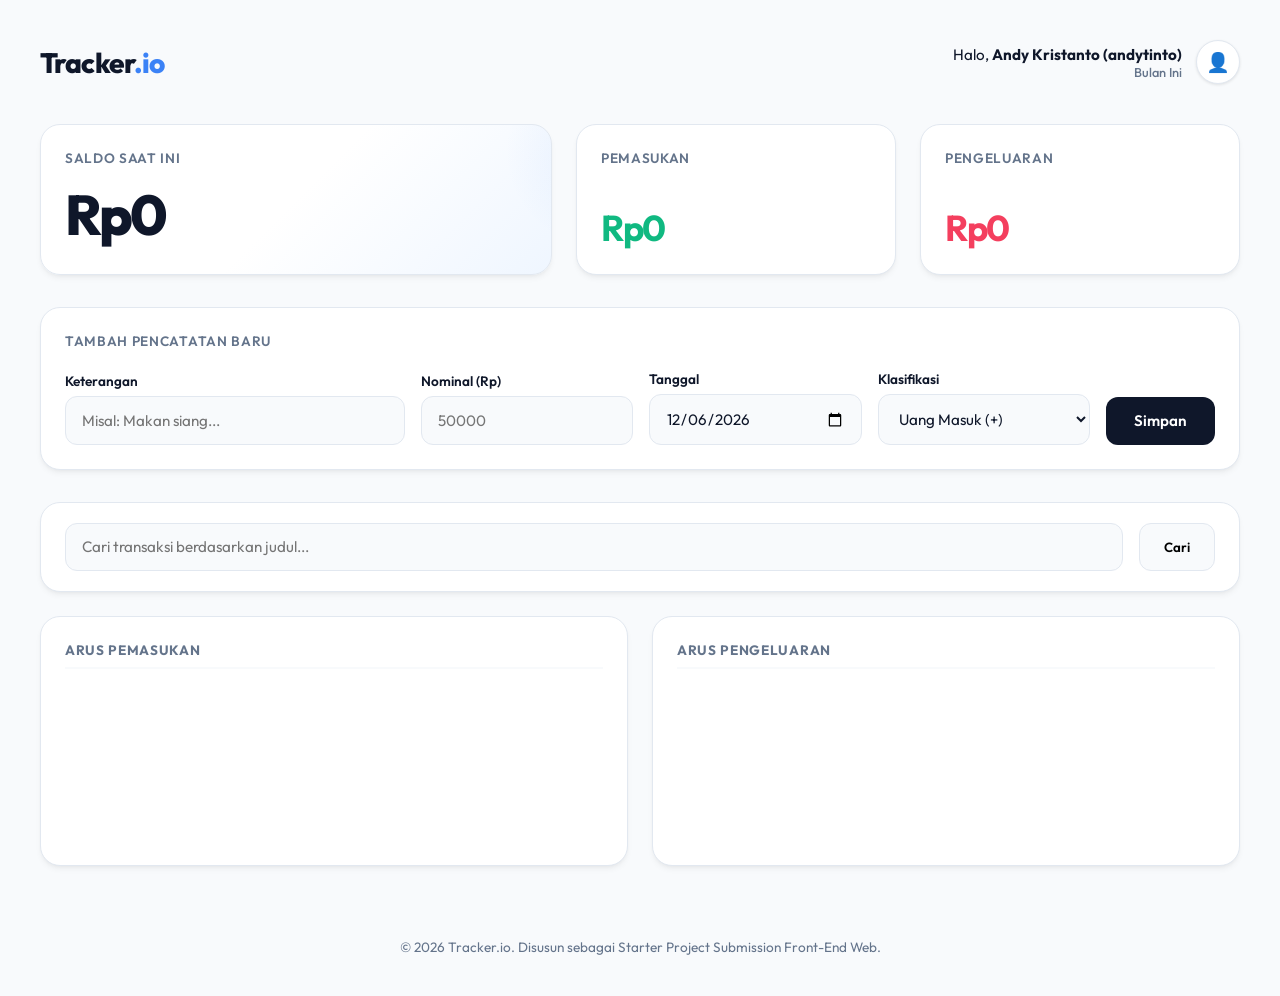
==== submission/expense-tracker-app/index.html @ 03293939 "feat: implement bookshelf app logic and initialize expense tracker application structure" ====
<!DOCTYPE html>
<html lang="id">
<head>
  <meta charset="UTF-8">
  <meta name="viewport" content="width=device-width, initial-scale=1.0">
  <title>Expense Tracker App</title>
  <link rel="stylesheet" href="style.css">
  <script defer src="main.js"></script>
</head>
<body>

  <div class="tracker-app">

    <header class="tracker-header">
      <h1 class="tracker-header__title">Tracker<span style="color:var(--accent-blue)">.io</span></h1>
      <div class="tracker-header__user">
        <div class="tracker-header__user-info">
          <span class="tracker-header__greeting">Halo, <strong>Andy Kristanto (andytinto)</strong></span>
          <span class="tracker-header__date">Bulan Ini</span>
        </div>
        <!-- Menyembunyikan emoji statis dari screen reader untuk menekan noise  -->
        <div class="tracker-header__avatar" role="img" aria-label="Avatar Pengguna" aria-hidden="true">👤</div>
      </div>
    </header>

    <main>
      <!-- BAGIAN 1: Ringkasan Saldo -->
      <section class="tracker-summary" aria-labelledby="summary-heading">
        <!-- Judul section khusus untuk SR (Screen Reader), disembunyikan secara visual -->
        <h2 id="summary-heading" class="visually-hidden">Ringkasan Keuangan</h2>

        <!-- Kotak Saldo Utama -->
        <div class="tracker-summary__balance">
          <h3 class="tracker-summary__label">Saldo Saat Ini</h3>
          <p class="tracker-summary__balance-amount">Rp 0</p>
        </div>

        <!-- Kotak Pemasukan -->
        <div class="tracker-summary__stat">
          <h3 class="tracker-summary__label">Pemasukan</h3>
          <p class="tracker-summary__stat-amount tracker-summary__stat-amount--income">Rp 0</p>
        </div>

        <!-- Kotak Pengeluaran -->
        <div class="tracker-summary__stat">
          <h3 class="tracker-summary__label">Pengeluaran</h3>
          <p class="tracker-summary__stat-amount tracker-summary__stat-amount--expense">Rp 0</p>
        </div>
      </section>

      <!-- BAGIAN 2: Form Input Baru -->
      <section class="tracker-form-section" aria-labelledby="form-heading">
        <div class="tracker-form-section__card">
          <h2 id="form-heading" class="tracker-form-section__heading">Tambah Pencatatan Baru</h2>

          <form id="transactionForm" data-testid="transactionForm" class="tracker-form">
            <div class="tracker-form__field">
              <label class="tracker-form__label" for="transactionFormTitleInput">Keterangan</label>
              <input type="text" id="transactionFormTitleInput" data-testid="transactionFormTitleInput" class="tracker-form__input" placeholder="Misal: Makan siang...">
            </div>
            <div class="tracker-form__field">
              <label class="tracker-form__label" for="transactionFormAmountInput">Nominal (Rp)</label>
              <input type="number" id="transactionFormAmountInput" data-testid="transactionFormAmountInput" class="tracker-form__input" placeholder="50000">
            </div>
            <div class="tracker-form__field">
              <label class="tracker-form__label" for="transactionFormDateInput">Tanggal</label>
              <input type="date" id="transactionFormDateInput" data-testid="transactionFormDateInput" class="tracker-form__input" required>
            </div>
            <div class="tracker-form__field">
              <label class="tracker-form__label" for="transactionFormTypeSelect">Klasifikasi</label>
              <select id="transactionFormTypeSelect" data-testid="transactionFormTypeSelect" class="tracker-form__input" required>
                <option value="income">Uang Masuk (+)</option>
                <option value="expense">Uang Keluar (-)</option>
              </select>
            </div>
            <button type="submit" id="transactionFormSubmitButton" data-testid="transactionFormSubmitButton" class="tracker-form__submit">Simpan</button>
          </form>
        </div>
      </section>

      <!-- BAGIAN 3: Riwayat Transaksi (Pencarian & Daftar) -->
      <section class="tracker-history" aria-labelledby="history-heading">
        <h2 id="history-heading" class="visually-hidden">Riwayat Transaksi</h2>

        <!-- Form Pencarian -->
        <div class="tracker-search">
          <form id="searchTransactionForm" data-testid="searchTransactionForm" class="tracker-search__form" role="search">
            <input type="search" id="searchTransactionFormTitleInput" data-testid="searchTransactionFormTitleInput" class="tracker-form__input" placeholder="Cari transaksi berdasarkan judul..." aria-label="Kata kunci pencarian transaksi">
            <button type="submit" id="searchTransactionFormSubmitButton" data-testid="searchTransactionFormSubmitButton" class="tracker-search__submit" aria-label="Mulai Pencarian">Cari</button>
          </form>
        </div>

        <!-- Grid Daftar Pemasukan & Pengeluaran -->
        <div class="tracker-history__grid">
          <!-- Daftar Pemasukan -->
          <div class="tracker-transaction-list">
            <div class="tracker-transaction-list__header">
              <h3 class="tracker-transaction-list__title">Arus Pemasukan</h3>
            </div>
            <!-- Elemen ini jangan dihapus atau diubah atribut data-testid-nya -->
            <div id="incomeList" data-testid="incomeList" class="tracker-transaction-list__container">
              <!-- Item pemasukan akan ditambahkan di sini oleh JavaScript -->
            </div>
          </div>

          <!-- Daftar Pengeluaran -->
          <div class="tracker-transaction-list">
            <div class="tracker-transaction-list__header">
              <h3 class="tracker-transaction-list__title">Arus Pengeluaran</h3>
            </div>
            <!-- Elemen ini jangan dihapus atau diubah atribut data-testid-nya -->
            <div id="expenseList" data-testid="expenseList" class="tracker-transaction-list__container">
              <!-- Item pengeluaran akan ditambahkan di sini oleh JavaScript -->
            </div>
          </div>
        </div>
      </section>

    </main>

    <!-- FOOTER -->
    <footer class="tracker-footer">
      <p>&#169; 2026 Tracker.io. Disusun sebagai Starter Project Submission Front-End Web.</p>
    </footer>

  </div>

</body>
</html>
---- submission/expense-tracker-app/style.css ----
@import url("https://fonts.googleapis.com/css2?family=Outfit:wght@400;500;600;700;800&display=swap");

:root {
  --bg-page: #f8fafc;
  --bg-card: #ffffff;
  --text-dark: #0f172a;
  --text-muted: #64748b;
  --accent-blue: #3b82f6;
  --accent-light: #eff6ff;
  --color-income: #10b981;
  --bg-income: #ecfdf5;
  --color-expense: #f43f5e;
  --bg-expense: #fff1f2;
  --border-light: #e2e8f0;
  --font-family: "Outfit", sans-serif;
  --card-radius: 20px;
  --card-padding: 24px;
  --transition-smooth: all 0.3s cubic-bezier(0.4, 0, 0.2, 1);
}

* {
  margin: 0;
  padding: 0;
  box-sizing: border-box;
}

body {
  background-color: var(--bg-page);
  color: var(--text-dark);
  font-family: var(--font-family);
  -webkit-font-smoothing: antialiased;
  padding: 2rem 1.5rem;
  display: flex;
  justify-content: center;
  min-height: 100vh;
}

.visually-hidden {
  position: absolute;
  width: 1px;
  height: 1px;
  padding: 0;
  margin: -1px;
  overflow: hidden;
  clip: rect(0, 0, 0, 0);
  white-space: nowrap;
  border: 0;
}

.tracker-app {
  max-width: 1200px;
  width: 100%;
  display: flex;
  flex-direction: column;
  gap: 2rem;
}

.tracker-app main {
  display: flex;
  flex-direction: column;
  gap: 2rem;
}

.tracker-summary__balance,
.tracker-summary__stat,
.tracker-form-section__card,
.tracker-search,
.tracker-transaction-list {
  background: var(--bg-card);
  border-radius: var(--card-radius);
  border: 1px solid var(--border-light);
  padding: var(--card-padding);
  display: flex;
  flex-direction: column;
  min-width: 0;
  box-shadow: 0 4px 6px -1px rgb(0 0 0 / 0.05), 0 2px 4px -2px rgb(0 0 0 / 0.05);
  transition: var(--transition-smooth);
}

.tracker-summary__balance:hover,
.tracker-summary__stat:hover,
.tracker-form-section__card:hover,
.tracker-search:hover,
.tracker-transaction-list:hover {
  transform: translateY(-2px);
  box-shadow: 0 10px 15px -3px rgb(0 0 0 / 0.05), 0 4px 6px -4px rgb(0 0 0 / 0.05);
}

.tracker-header {
  display: flex;
  justify-content: space-between;
  align-items: center;
  padding: 0.5rem 0;
}

.tracker-header__title {
  font-size: 1.75rem;
  font-weight: 800;
  letter-spacing: -0.03em;
}

.tracker-header__user {
  display: flex;
  align-items: center;
  gap: 0.85rem;
}

.tracker-header__user-info {
  display: flex;
  flex-direction: column;
  align-items: flex-end;
}

.tracker-header__greeting {
  font-size: 0.95rem;
  color: var(--text-dark);
}

.tracker-header__date {
  font-size: 0.8rem;
  color: var(--text-muted);
  font-weight: 500;
}

.tracker-header__avatar {
  width: 44px;
  height: 44px;
  border-radius: 50%;
  background-color: var(--bg-card);
  border: 1px solid var(--border-light);
  display: flex;
  align-items: center;
  justify-content: center;
  font-size: 1.2rem;
  box-shadow: 0 1px 3px 0 rgb(0 0 0 / 0.1);
}

.tracker-summary {
  display: grid;
  grid-template-columns: 2fr 1.25fr 1.25fr;
  gap: 1.5rem;
}

.tracker-summary__label {
  font-size: 0.85rem;
  font-weight: 600;
  text-transform: uppercase;
  color: var(--text-muted);
  letter-spacing: 0.05em;
  margin-bottom: 0.75rem;
}

.tracker-summary__balance {
  background: linear-gradient(135deg, var(--bg-card) 50%, var(--accent-light) 100%);
  position: relative;
  overflow: hidden;
}

.tracker-summary__balance::before {
  content: '';
  position: absolute;
  top: -50%;
  right: -30%;
  width: 200px;
  height: 200px;
  background: radial-gradient(circle, rgba(59, 130, 246, 0.08) 0%, rgba(255, 255, 255, 0) 70%);
  border-radius: 50%;
  pointer-events: none;
}

.tracker-summary__balance-amount {
  font-size: 3.5rem;
  font-weight: 800;
  letter-spacing: -0.05em;
  margin-top: auto;
  color: var(--text-dark);
}

.tracker-summary__stat-amount {
  font-size: 2.25rem;
  font-weight: 700;
  letter-spacing: -0.04em;
  margin-top: auto;
}

.tracker-summary__stat-amount--income {
  color: var(--color-income);
}

.tracker-summary__stat-amount--expense {
  color: var(--color-expense);
}

.tracker-form-section__heading {
  font-size: 0.85rem;
  font-weight: 600;
  text-transform: uppercase;
  color: var(--text-muted);
  letter-spacing: 0.05em;
  margin-bottom: 1.25rem;
}

.tracker-form {
  display: grid;
  grid-template-columns: 2fr 1.25fr 1.25fr 1.25fr auto;
  gap: 1rem;
  align-items: end;
}

.tracker-form__field {
  display: flex;
  flex-direction: column;
  gap: 0.4rem;
}

.tracker-form__label {
  font-size: 0.85rem;
  font-weight: 600;
  color: var(--text-dark);
}

.tracker-form__input {
  width: 100%;
  padding: 0.85rem 1rem;
  border-radius: 12px;
  border: 1px solid var(--border-light);
  background: #f8fafc;
  font-family: inherit;
  font-size: 0.95rem;
  color: var(--text-dark);
  outline: none;
  transition: var(--transition-smooth);
}

.tracker-form__input:focus {
  border-color: var(--accent-blue);
  background: var(--bg-card);
  box-shadow: 0 0 0 4px rgba(59, 130, 246, 0.1);
}

.tracker-form__submit {
  background: var(--text-dark);
  color: #ffffff;
  border: none;
  padding: 0.85rem 1.75rem;
  height: 48px;
  border-radius: 12px;
  font-family: inherit;
  font-weight: 600;
  font-size: 0.95rem;
  cursor: pointer;
  transition: var(--transition-smooth);
  display: flex;
  align-items: center;
  justify-content: center;
}

.tracker-form__submit:hover {
  background: var(--accent-blue);
  transform: translateY(-1px);
  box-shadow: 0 4px 12px rgba(59, 130, 246, 0.2);
}

.tracker-form__submit:active {
  transform: translateY(0);
}

.tracker-history {
  display: flex;
  flex-direction: column;
  gap: 1.5rem;
}

.tracker-search {
  padding: 1.25rem 1.5rem;
}

.tracker-search__form {
  display: flex;
  gap: 1rem;
}

.tracker-search__form .tracker-form__input {
  flex: 1;
  background: #f8fafc;
}

.tracker-search__submit {
  background: var(--bg-page);
  border: 1px solid var(--border-light);
  padding: 0 1.5rem;
  height: 48px;
  border-radius: 12px;
  font-family: inherit;
  font-weight: 600;
  cursor: pointer;
  transition: var(--transition-smooth);
}

.tracker-search__submit:hover {
  background: #e2e8f0;
  border-color: #cbd5e1;
}

.tracker-history__grid {
  display: grid;
  grid-template-columns: 1fr 1fr;
  gap: 1.5rem;
}

.tracker-transaction-list {
  min-height: 250px;
}

.tracker-transaction-list__header {
  display: flex;
  justify-content: space-between;
  margin-bottom: 1rem;
  border-bottom: 2px solid var(--bg-page);
  padding-bottom: 0.5rem;
}

.tracker-transaction-list__title {
  font-size: 0.85rem;
  font-weight: 700;
  text-transform: uppercase;
  color: var(--text-muted);
  letter-spacing: 0.05em;
}

.tracker-transaction-list__container {
  display: flex;
  flex-direction: column;
  gap: 0.75rem;
}

/* Item Transaksi */
.tracker-transaction-item {
  display: flex;
  align-items: center;
  gap: 1rem;
  padding: 1rem;
  border-radius: 14px;
  background: #ffffff;
  border: 1px solid var(--border-light);
  transition: var(--transition-smooth);
}

.tracker-transaction-item:hover {
  border-color: #cbd5e1;
  box-shadow: 0 4px 6px -1px rgba(0, 0, 0, 0.05);
  transform: translateX(2px);
}

.tracker-transaction-item__icon {
  width: 48px;
  height: 48px;
  border-radius: 14px;
  display: flex;
  align-items: center;
  justify-content: center;
  font-size: 1.5rem;
  flex-shrink: 0;
}

.tracker-transaction-item__icon--income {
  background: var(--bg-income);
  color: var(--color-income);
}

.tracker-transaction-item__icon--expense {
  background: var(--bg-expense);
  color: var(--color-expense);
}

.tracker-transaction-item__detail {
  flex: 1;
  min-width: 0;
}

.tracker-transaction-item__title {
  font-weight: 600;
  font-size: 1.05rem;
  white-space: nowrap;
  overflow: hidden;
  text-overflow: ellipsis;
  color: var(--text-dark);
}

.tracker-transaction-item__date {
  font-size: 0.8rem;
  color: var(--text-muted);
  margin-top: 0.15rem;
}

.tracker-transaction-item__right {
  display: flex;
  flex-direction: column;
  align-items: flex-end;
  gap: 0.5rem;
  flex-shrink: 0;
}

.tracker-transaction-item__amount {
  font-weight: 700;
  font-size: 1.1rem;
}

.tracker-transaction-item__amount--income {
  color: var(--color-income);
}

.tracker-transaction-item__amount--expense {
  color: var(--color-expense);
}

.tracker-transaction-item__actions {
  display: flex;
  gap: 0.35rem;
  flex-wrap: wrap;
  justify-content: flex-end;
}

.tracker-transaction-item__btn {
  background: var(--bg-page);
  border: 1px solid var(--border-light);
  padding: 0.3rem 0.6rem;
  font-size: 0.75rem;
  font-weight: 600;
  border-radius: 6px;
  cursor: pointer;
  font-family: inherit;
  color: var(--text-dark);
  transition: var(--transition-smooth);
}

.tracker-transaction-item__btn:hover {
  background: var(--text-dark);
  color: #ffffff;
  border-color: var(--text-dark);
}

.tracker-transaction-item__btn--delete:hover {
  background: var(--color-expense);
  color: #ffffff;
  border-color: var(--color-expense);
}

.tracker-footer {
  text-align: center;
  padding: 1.5rem 0 0.5rem;
  color: var(--text-muted);
  font-size: 0.85rem;
  margin-top: 1rem;
}

/* RESPONSIVE LAYOUT */
@media (max-width: 1024px) {
  .tracker-summary {
    grid-template-columns: 1fr 1fr;
  }
  
  .tracker-summary__balance {
    grid-column: span 2;
  }
  
  .tracker-form {
    grid-template-columns: 1fr 1fr;
  }
  
  .tracker-form__field:nth-child(1) {
    grid-column: span 2;
  }
  
  .tracker-form__submit {
    grid-column: span 2;
  }
  
  .tracker-history__grid {
    grid-template-columns: 1fr;
  }
}

@media (max-width: 768px) {
  body {
    padding: 1rem;
  }
  
  .tracker-app,
  .tracker-app main {
    gap: 1.25rem;
  }
  
  .tracker-summary {
    grid-template-columns: 1fr;
    gap: 1rem;
  }
  
  .tracker-summary__balance,
  .tracker-summary__stat {
    grid-column: span 1;
    padding: 1.25rem;
  }
  
  .tracker-summary__balance-amount {
    font-size: 2.5rem;
    word-break: break-all;
  }
  
  .tracker-summary__stat-amount {
    font-size: 1.75rem;
  }
  
  .tracker-form-section__card {
    padding: 1.25rem;
  }
  
  .tracker-form {
    display: flex;
    flex-direction: column;
    align-items: stretch;
    gap: 1rem;
  }
  
  .tracker-form__submit {
    width: 100%;
    margin-top: 0.5rem;
  }
  
  .tracker-history__grid {
    grid-template-columns: 1fr;
    gap: 1rem;
  }
}

@media (max-width: 640px) {
  .tracker-search__form {
    flex-direction: column;
  }
  
  .tracker-search__submit {
    width: 100%;
    padding: 0.85rem;
  }
  
  .tracker-transaction-item {
    flex-wrap: wrap;
    align-items: flex-start;
  }
  
  .tracker-transaction-item__right {
    width: 100%;
    flex-direction: row;
    justify-content: space-between;
    align-items: center;
    margin-top: 0.5rem;
    border-top: 1px solid var(--border-light);
    padding-top: 0.5rem;
  }
  
  .tracker-transaction-item__actions {
    width: auto;
  }
  
  .tracker-transaction-item__btn {
    padding: 0.4rem 0.8rem;
    font-size: 0.8rem;
  }
}
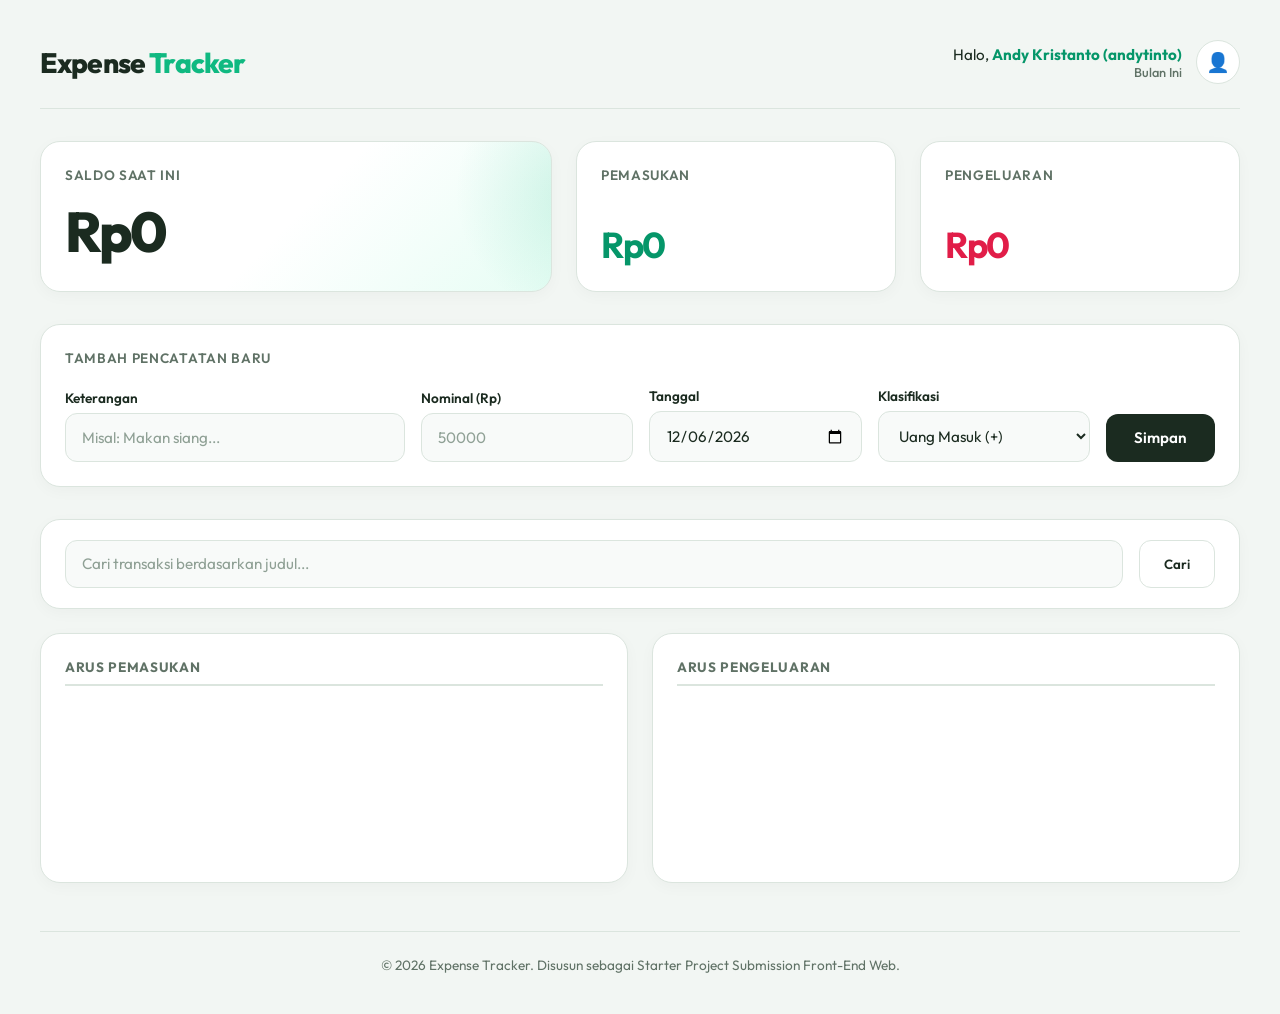
==== commit 4c650dc2: "feat: initialize expense tracker application with transaction management, dashboard summary, and loc" ====
--- a/submission/expense-tracker-app/index.html
+++ b/submission/expense-tracker-app/index.html
@@ -12,7 +12,7 @@
   <div class="tracker-app">
 
     <header class="tracker-header">
-      <h1 class="tracker-header__title">Tracker<span style="color:var(--accent-blue)">.io</span></h1>
+      <h1 class="tracker-header__title">Expense <span style="color:var(--accent-blue)">Tracker</span></h1>
       <div class="tracker-header__user">
         <div class="tracker-header__user-info">
           <span class="tracker-header__greeting">Halo, <strong>Andy Kristanto (andytinto)</strong></span>
@@ -120,7 +120,7 @@
 
     <!-- FOOTER -->
     <footer class="tracker-footer">
-      <p>&#169; 2026 Tracker.io. Disusun sebagai Starter Project Submission Front-End Web.</p>
+      <p>&#169; 2026 Expense Tracker. Disusun sebagai Starter Project Submission Front-End Web.</p>
     </footer>
 
   </div>
--- a/submission/expense-tracker-app/style.css
+++ b/submission/expense-tracker-app/style.css
@@ -1,17 +1,17 @@
 @import url("https://fonts.googleapis.com/css2?family=Outfit:wght@400;500;600;700;800&display=swap");
 
 :root {
-  --bg-page: #f8fafc;
+  --bg-page: #f2f6f3;
   --bg-card: #ffffff;
-  --text-dark: #0f172a;
-  --text-muted: #64748b;
-  --accent-blue: #3b82f6;
-  --accent-light: #eff6ff;
-  --color-income: #10b981;
+  --text-dark: #1b2b20;
+  --text-muted: #607266;
+  --accent-blue: #10b981;
+  --accent-light: #e6fdf4;
+  --color-income: #059669;
   --bg-income: #ecfdf5;
-  --color-expense: #f43f5e;
+  --color-expense: #e11d48;
   --bg-expense: #fff1f2;
-  --border-light: #e2e8f0;
+  --border-light: #dbe5de;
   --font-family: "Outfit", sans-serif;
   --card-radius: 20px;
   --card-padding: 24px;
@@ -73,7 +73,7 @@
   display: flex;
   flex-direction: column;
   min-width: 0;
-  box-shadow: 0 4px 6px -1px rgb(0 0 0 / 0.05), 0 2px 4px -2px rgb(0 0 0 / 0.05);
+  box-shadow: 0 4px 15px rgba(0, 0, 0, 0.03);
   transition: var(--transition-smooth);
 }
 
@@ -82,8 +82,9 @@
 .tracker-form-section__card:hover,
 .tracker-search:hover,
 .tracker-transaction-list:hover {
-  transform: translateY(-2px);
-  box-shadow: 0 10px 15px -3px rgb(0 0 0 / 0.05), 0 4px 6px -4px rgb(0 0 0 / 0.05);
+  transform: translateY(-3px);
+  border-color: #a3c2b0;
+  box-shadow: 0 10px 25px rgba(0, 0, 0, 0.06);
 }
 
 .tracker-header {
@@ -91,12 +92,15 @@
   justify-content: space-between;
   align-items: center;
   padding: 0.5rem 0;
+  border-bottom: 1px solid var(--border-light);
+  padding-bottom: 1.5rem;
 }
 
 .tracker-header__title {
   font-size: 1.75rem;
   font-weight: 800;
   letter-spacing: -0.03em;
+  color: var(--text-dark);
 }
 
 .tracker-header__user {
@@ -114,6 +118,10 @@
 .tracker-header__greeting {
   font-size: 0.95rem;
   color: var(--text-dark);
+}
+
+.tracker-header__greeting strong {
+  color: var(--color-income);
 }
 
 .tracker-header__date {
@@ -126,13 +134,12 @@
   width: 44px;
   height: 44px;
   border-radius: 50%;
-  background-color: var(--bg-card);
+  background-color: #ffffff;
   border: 1px solid var(--border-light);
   display: flex;
   align-items: center;
   justify-content: center;
   font-size: 1.2rem;
-  box-shadow: 0 1px 3px 0 rgb(0 0 0 / 0.1);
 }
 
 .tracker-summary {
@@ -161,9 +168,9 @@
   position: absolute;
   top: -50%;
   right: -30%;
-  width: 200px;
-  height: 200px;
-  background: radial-gradient(circle, rgba(59, 130, 246, 0.08) 0%, rgba(255, 255, 255, 0) 70%);
+  width: 250px;
+  height: 250px;
+  background: radial-gradient(circle, rgba(16, 185, 129, 0.15) 0%, rgba(255, 255, 255, 0) 70%);
   border-radius: 50%;
   pointer-events: none;
 }
@@ -224,7 +231,7 @@
   padding: 0.85rem 1rem;
   border-radius: 12px;
   border: 1px solid var(--border-light);
-  background: #f8fafc;
+  background: #f8faf9;
   font-family: inherit;
   font-size: 0.95rem;
   color: var(--text-dark);
@@ -232,10 +239,14 @@
   transition: var(--transition-smooth);
 }
 
+.tracker-form__input::placeholder {
+  color: #8fa095;
+}
+
 .tracker-form__input:focus {
   border-color: var(--accent-blue);
-  background: var(--bg-card);
-  box-shadow: 0 0 0 4px rgba(59, 130, 246, 0.1);
+  background: #ffffff;
+  box-shadow: 0 0 0 4px rgba(16, 185, 129, 0.15);
 }
 
 .tracker-form__submit {
@@ -256,9 +267,9 @@
 }
 
 .tracker-form__submit:hover {
-  background: var(--accent-blue);
+  background: var(--color-income);
   transform: translateY(-1px);
-  box-shadow: 0 4px 12px rgba(59, 130, 246, 0.2);
+  box-shadow: 0 4px 12px rgba(16, 185, 129, 0.2);
 }
 
 .tracker-form__submit:active {
@@ -282,11 +293,12 @@
 
 .tracker-search__form .tracker-form__input {
   flex: 1;
-  background: #f8fafc;
+  background: #f8faf9;
 }
 
 .tracker-search__submit {
-  background: var(--bg-page);
+  background: #ffffff;
+  color: var(--text-dark);
   border: 1px solid var(--border-light);
   padding: 0 1.5rem;
   height: 48px;
@@ -298,8 +310,8 @@
 }
 
 .tracker-search__submit:hover {
-  background: #e2e8f0;
-  border-color: #cbd5e1;
+  background: #eaf1ed;
+  border-color: #a3c2b0;
 }
 
 .tracker-history__grid {
@@ -316,7 +328,7 @@
   display: flex;
   justify-content: space-between;
   margin-bottom: 1rem;
-  border-bottom: 2px solid var(--bg-page);
+  border-bottom: 2px solid var(--border-light);
   padding-bottom: 0.5rem;
 }
 
@@ -347,9 +359,9 @@
 }
 
 .tracker-transaction-item:hover {
-  border-color: #cbd5e1;
-  box-shadow: 0 4px 6px -1px rgba(0, 0, 0, 0.05);
-  transform: translateX(2px);
+  border-color: #a3c2b0;
+  box-shadow: 0 4px 12px rgba(0, 0, 0, 0.03);
+  transform: translateX(3px);
 }
 
 .tracker-transaction-item__icon {
@@ -422,7 +434,7 @@
 }
 
 .tracker-transaction-item__btn {
-  background: var(--bg-page);
+  background: #f8faf9;
   border: 1px solid var(--border-light);
   padding: 0.3rem 0.6rem;
   font-size: 0.75rem;
@@ -452,6 +464,8 @@
   color: var(--text-muted);
   font-size: 0.85rem;
   margin-top: 1rem;
+  border-top: 1px solid var(--border-light);
+  padding-top: 1.5rem;
 }
 
 /* RESPONSIVE LAYOUT */
